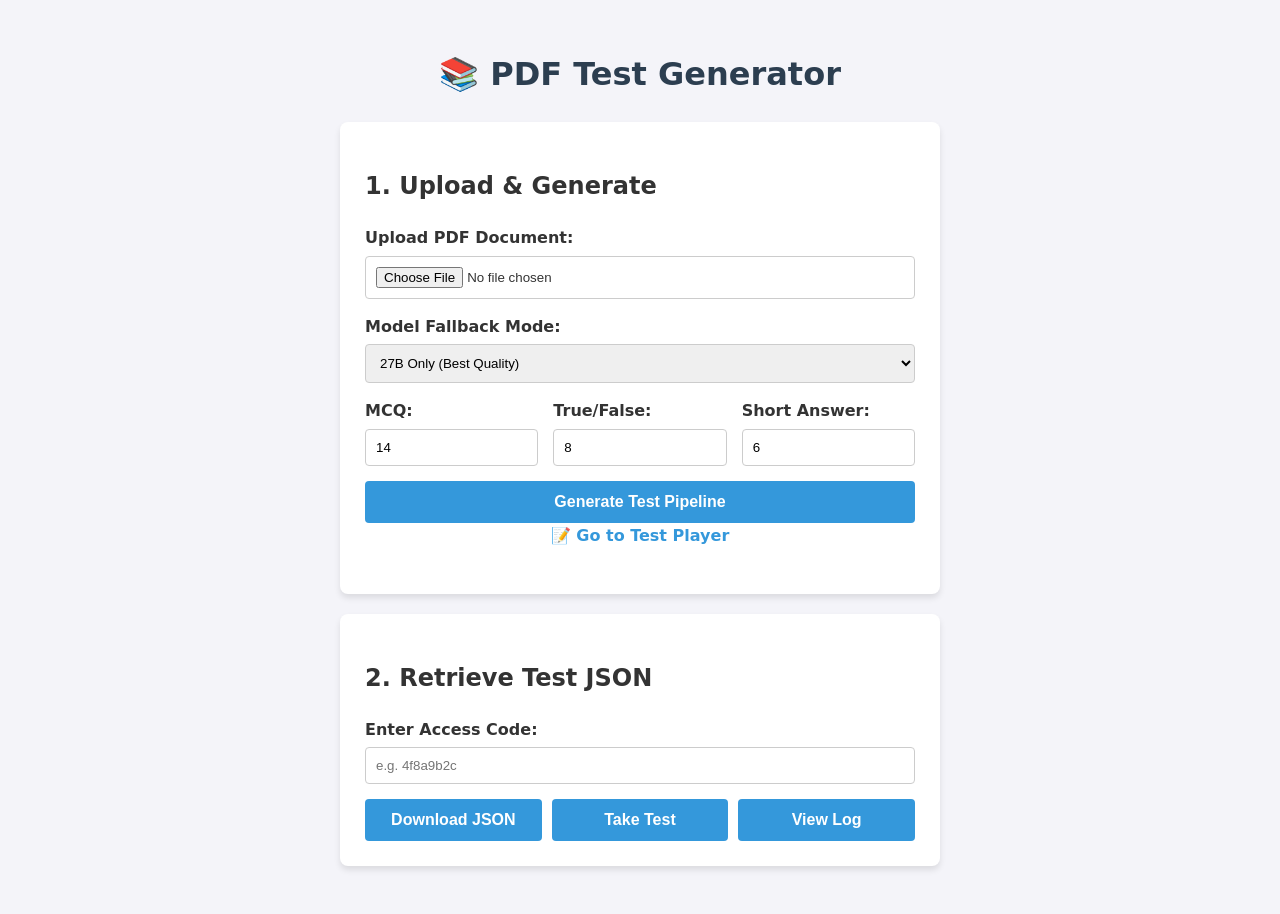
==== index.html @ dfec8639 "Add files via upload" ====
<!DOCTYPE html>
<html lang="en">
<head>
    <meta charset="UTF-8">
    <meta name="viewport" content="width=device-width, initial-scale=1.0">
    <title>PDF to Test Generator</title>
    <link rel="stylesheet" href="style.css"> 
</head>
<body>
    <div class="container">
        <h1>📚 PDF Test Generator</h1>

        <div class="card">
            <h2>1. Upload & Generate</h2>
            <form id="generate-form">
                <div class="form-group">
                    <label for="pdf-file">Upload PDF Document:</label>
                    <input type="file" id="pdf-file" name="file" accept=".pdf" required>
                </div>

                <div class="form-group">
                    <label for="fallback-mode">Model Fallback Mode:</label>
                    <select id="fallback-mode" name="fallback_mode">
                        <option value="0">27B Only (Best Quality)</option>
                        <option value="1">27B then 12B Fallback</option>
                        <option value="2">12B Only (Faster)</option>
                    </select>
                </div>

                <div class="form-group-row">
                    <div class="form-group">
                        <label for="num-mcq">MCQ:</label>
                        <input type="number" id="num-mcq" name="num_mcq" value="14" min="0">
                    </div>
                    <div class="form-group">
                        <label for="num-tf">True/False:</label>
                        <input type="number" id="num-tf" name="num_tf" value="8" min="0">
                    </div>
                    <div class="form-group">
                        <label for="num-short">Short Answer:</label>
                        <input type="number" id="num-short" name="num_short" value="6" min="0">
                    </div>
                </div>

                <button type="submit" id="generate-btn">Generate Test Pipeline</button>
            </form>

            <div id="loading-indicator" class="hidden">
                <p>⏳ Processing pipeline... Tracking progress:</p>
                <pre id="live-terminal" class="terminal-box"></pre>
            </div>
            
           <div style="text-align: center; margin-bottom: 20px;">
            <a href="quiz.html" style="color: #3498db; text-decoration: none; font-weight: bold;">📝 Go to Test Player</a>
        </div>

        <div id="result-box" class="hidden">
            <p><strong>Success!</strong> Your test is ready. Your access code is:</p>
            <h3 id="access-code-display"></h3>
            
            <div style="display: flex; gap: 10px; margin-top: 15px;">
                <button type="button" id="download-btn" class="btn" style="background-color: #6c757d;">Download JSON</button>
                <button type="button" id="take-test-btn" class="btn" style="background-color: #28a745;">Take Test Now</button>
            </div>
        </div>

            <div id="error-box" class="hidden error"></div>
        </div>

        <div class="card">
            <h2>2. Retrieve Test JSON</h2>
            <form id="retrieve-form">
                <div class="form-group">
                    <label for="access-code-input">Enter Access Code:</label>
                    <input type="text" id="access-code-input" placeholder="e.g. 4f8a9b2c" required>
                </div>
                <div class="action-row">
                    <button type="submit" id="retrieve-btn">Download JSON</button>
                    <button type="button" id="retrieve-take-test-btn">Take Test</button>
                    <button type="button" id="retrieve-view-log-btn">View Log</button>
                </div>
            </form>
        </div>
    </div>

    <script src="main.js"></script>
</body>
</html>
---- style.css ----
body {
    font-family: system-ui, -apple-system, sans-serif;
    background-color: #f4f4f9;
    color: #333;
    line-height: 1.6;
    padding: 20px;
    display: flex;
    justify-content: center;
}
.container {
    max-width: 600px;
    width: 100%;
}
h1 {
    text-align: center;
    color: #2c3e50;
}
.card {
    background: #fff;
    padding: 25px;
    border-radius: 8px;
    box-shadow: 0 4px 6px rgba(0,0,0,0.1);
    margin-bottom: 20px;
}
.form-group {
    margin-bottom: 15px;
}
.form-group-row {
    display: flex;
    gap: 15px;
}
.form-group-row .form-group {
    flex: 1;
}
label {
    display: block;
    margin-bottom: 5px;
    font-weight: 600;
}
input[type="file"], input[type="number"], input[type="text"], select {
    width: 100%;
    padding: 10px;
    border: 1px solid #ccc;
    border-radius: 4px;
    box-sizing: border-box;
}
button {
    width: 100%;
    padding: 12px;
    background-color: #3498db;
    color: white;
    border: none;
    border-radius: 4px;
    cursor: pointer;
    font-size: 16px;
    font-weight: bold;
    transition: background-color 0.2s;
}
button:hover {
    background-color: #2980b9;
}
button:disabled {
    background-color: #95a5a6;
    cursor: not-allowed;
}
.hidden {
    display: none;
}
#result-box {
    margin-top: 20px;
    padding: 15px;
    background-color: #d4edda;
    color: #155724;
    border-radius: 4px;
    text-align: center;
    border: 1px solid #c3e6cb;
}
#access-code-display {
    font-size: 24px;
    letter-spacing: 2px;
    margin: 10px 0;
    color: #000;
}
#error-box {
    margin-top: 20px;
    padding: 15px;
    background-color: #f8d7da;
    color: #721c24;
    border-radius: 4px;
    border: 1px solid #f5c6cb;
}
#loading-indicator {
    text-align: center;
    margin-top: 20px;
    font-weight: bold;
    color: #e67e22;
}

.terminal-box {
    background-color: #000;
    color: #00ff00;
    font-family: 'Courier New', Courier, monospace;
    padding: 15px;
    border-radius: 6px;
    max-height: 280px;
    min-height: 220px;
    overflow-y: auto;
    text-align: left;
    white-space: pre-wrap;
    font-size: 14px;
    margin-top: 15px;
    box-shadow: inset 0 0 15px rgba(0,0,0,1);
    border: 1px solid #1d1d1d;
}

/* Optional: Make the scrollbar look cool and dark too (For WebKit Browsers like Chrome/Edge) */
.terminal-box::-webkit-scrollbar {
    width: 8px;
}
.terminal-box::-webkit-scrollbar-track {
    background: #1a1a1a; 
    border-radius: 4px;
}
.terminal-box::-webkit-scrollbar-thumb {
    background: #00ff00; 
    border-radius: 4px;
}

.action-row {
    display: flex;
    gap: 10px;
}

.action-row button {
    flex: 1;
}
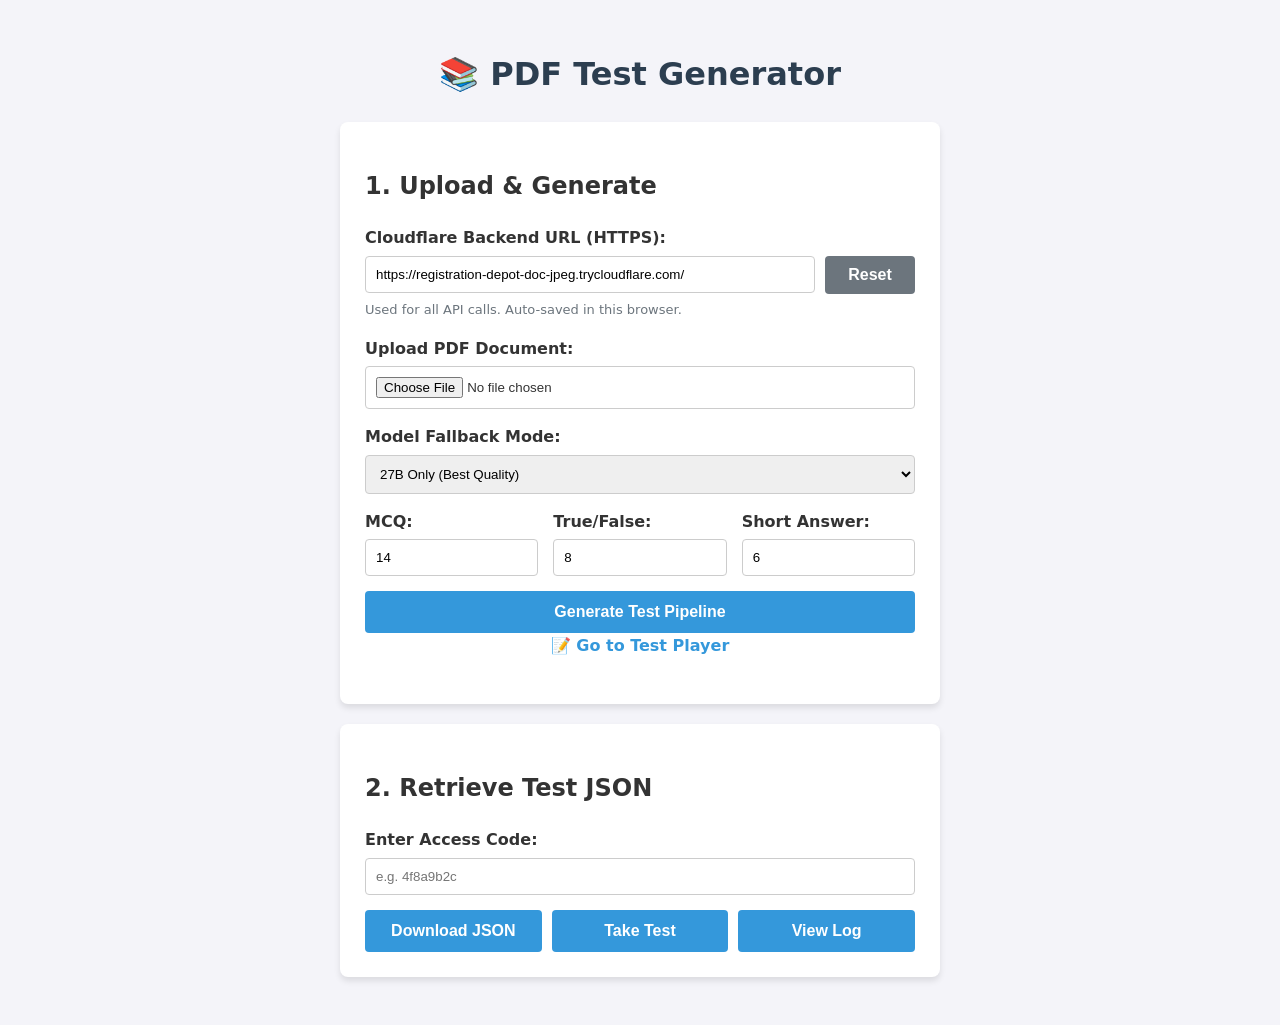
==== commit ec627110: "new" ====
--- a/index.html
+++ b/index.html
@@ -13,6 +13,15 @@
         <div class="card">
             <h2>1. Upload & Generate</h2>
             <form id="generate-form">
+                <div class="form-group">
+                    <label for="backend-url-input">Cloudflare Backend URL (HTTPS):</label>
+                    <div class="inline-input-action">
+                        <input type="url" id="backend-url-input" name="backend_url" placeholder="https://your-subdomain.trycloudflare.com/" inputmode="url" spellcheck="false">
+                        <button type="button" id="reset-backend-url-btn" class="secondary-btn">Reset</button>
+                    </div>
+                    <small class="helper-text">Used for all API calls. Auto-saved in this browser.</small>
+                </div>
+
                 <div class="form-group">
                     <label for="pdf-file">Upload PDF Document:</label>
                     <input type="file" id="pdf-file" name="file" accept=".pdf" required>
--- a/style.css
+++ b/style.css
@@ -43,6 +43,53 @@
     border: 1px solid #ccc;
     border-radius: 4px;
     box-sizing: border-box;
+}
+
+input[type="url"] {
+    width: 100%;
+    padding: 10px;
+    border: 1px solid #ccc;
+    border-radius: 4px;
+    box-sizing: border-box;
+}
+
+.inline-input-action {
+    display: flex;
+    gap: 10px;
+    align-items: center;
+}
+
+.inline-input-action input {
+    flex: 1;
+}
+
+.inline-input-action .secondary-btn {
+    width: auto;
+    min-width: 90px;
+    padding: 10px 14px;
+    background-color: #6c757d;
+}
+
+.inline-input-action .secondary-btn:hover {
+    background-color: #5a6268;
+}
+
+.helper-text {
+    display: block;
+    margin-top: 6px;
+    color: #6c757d;
+    font-size: 13px;
+}
+
+@media (max-width: 640px) {
+    .inline-input-action {
+        flex-direction: column;
+        align-items: stretch;
+    }
+
+    .inline-input-action .secondary-btn {
+        width: 100%;
+    }
 }
 button {
     width: 100%;
